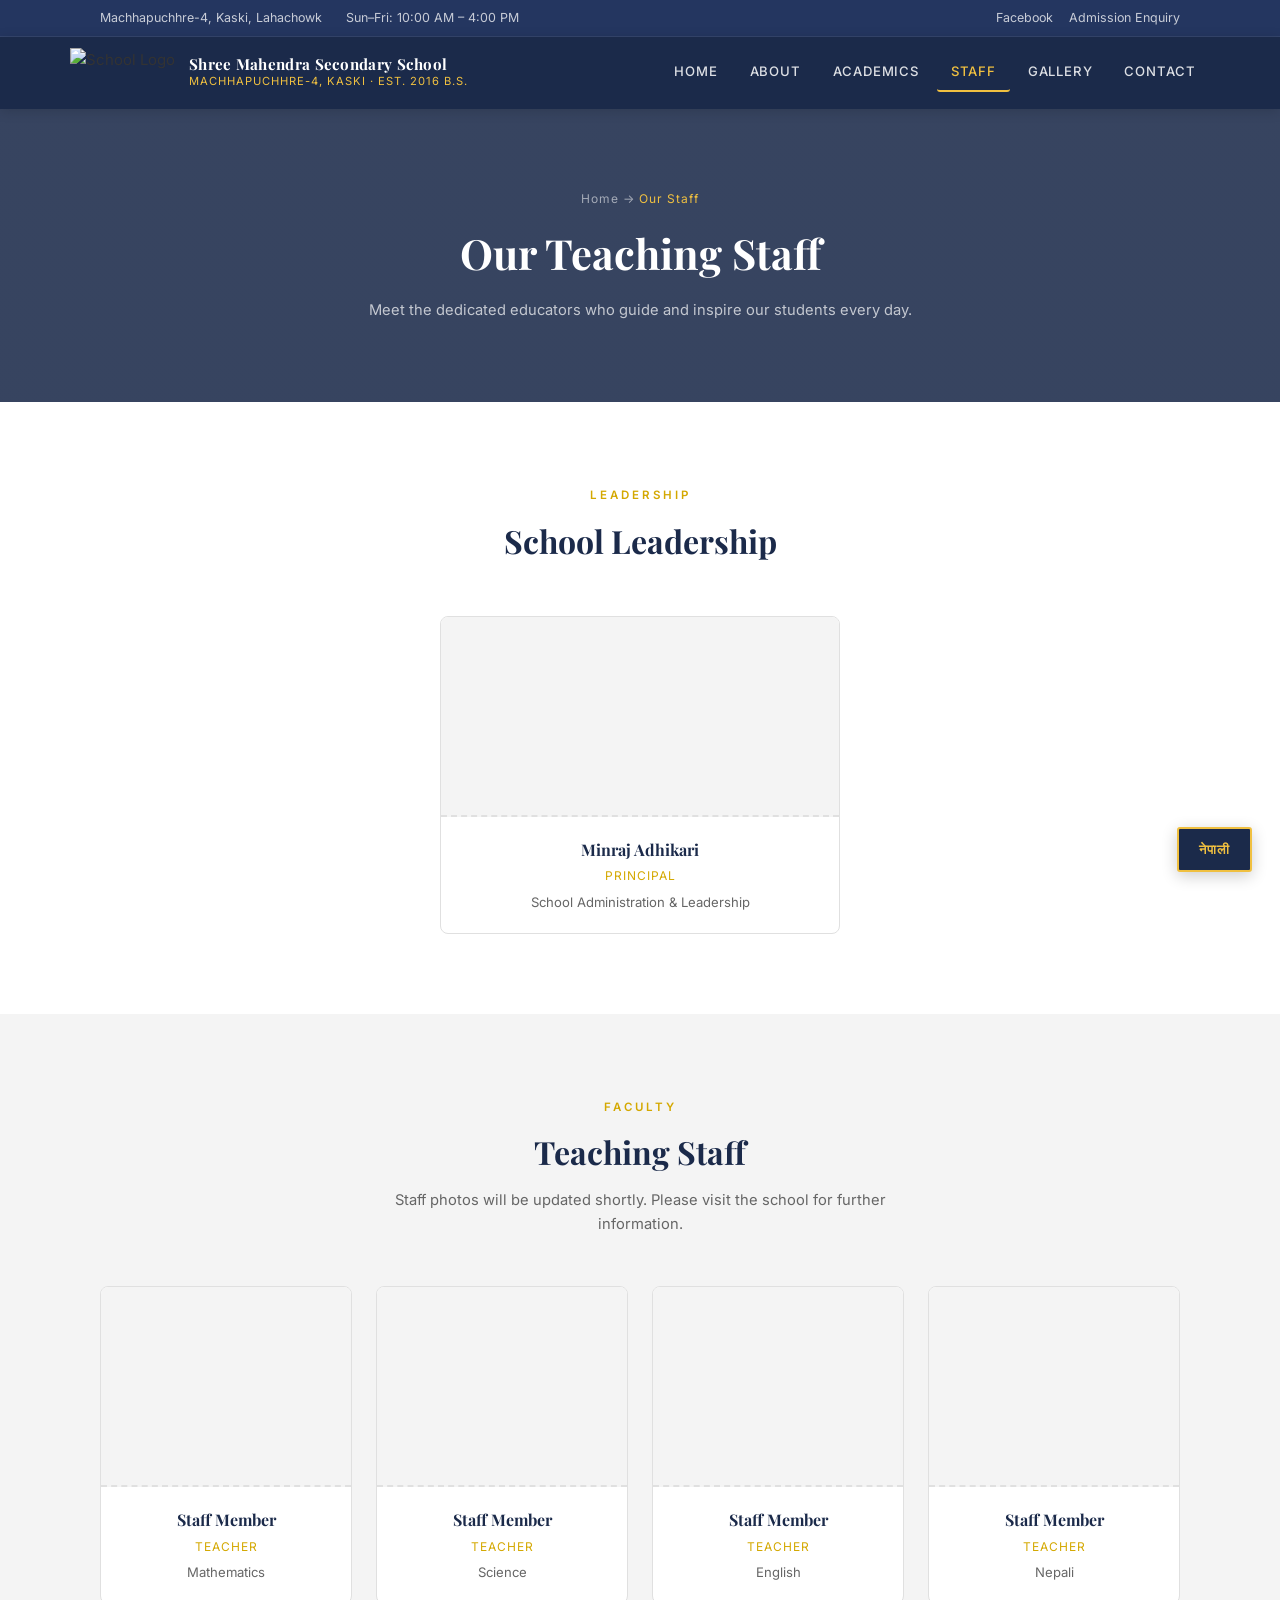
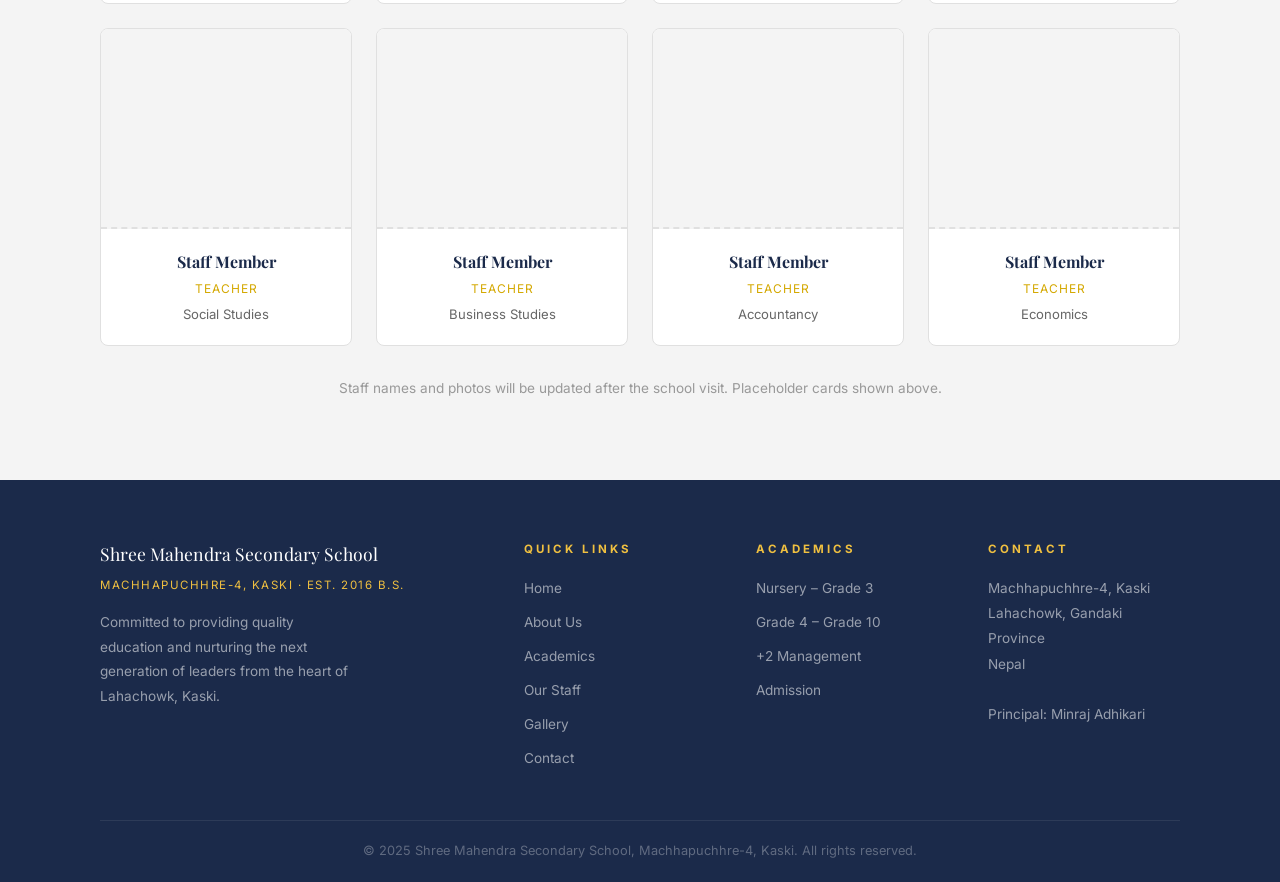
==== staff.html @ 13e13847 "Add files via upload" ====
<!DOCTYPE html>
<html lang="en">
<head>
  <meta charset="UTF-8"/>
  <meta name="viewport" content="width=device-width, initial-scale=1.0"/>
  <title>Our Staff — Shree Mahendra Secondary School</title>
  <link rel="preconnect" href="https://fonts.googleapis.com">
  <link href="https://fonts.googleapis.com/css2?family=Playfair+Display:ital,wght@0,400;0,700;1,400&family=Inter:wght@300;400;500;600&display=swap" rel="stylesheet">
  <link rel="stylesheet" href="style.css">
  <link rel="icon" type="image/jpg" href="Images/logo.jpg">
</head>
<body>

  <div class="top-bar">
    <div class="container">
      <div class="top-bar-inner">
        <div class="top-bar-left">
          <span> Machhapuchhre-4, Kaski, Lahachowk</span>
          <span> Sun–Fri: 10:00 AM – 4:00 PM</span>
        </div>
        <div class="top-bar-right">
          <a href="https://www.facebook.com/profile.php?id=100083550093311" target="_blank">Facebook</a>
          <a href="contact.html">Admission Enquiry</a>
        </div>
      </div>
    </div>
  </div>

  <nav>
    <div class="nav-inner">
      <a href="index.html" class="nav-brand">
        <img src="Images/logo.jpg" alt="School Logo">
        <div class="nav-brand-text">
          <span class="school-name">Shree Mahendra Secondary School</span>
          <span class="school-location">Machhapuchhre-4, Kaski · Est. 2016 B.S.</span>
        </div>
      </a>
      <ul class="nav-links">
        <li><a href="index.html">Home</a></li>
        <li><a href="about.html">About</a></li>
        <li><a href="academics.html">Academics</a></li>
        <li><a href="staff.html" class="active">Staff</a></li>
        <li><a href="gallery.html">Gallery</a></li>
        <li><a href="contact.html">Contact</a></li>
      </ul>
    </div>
  </nav>

  <div class="page-hero">
    <div class="page-hero-inner">
      <p class="breadcrumb">Home → <span>Our Staff</span></p>
      <h1>Our Teaching Staff</h1>
      <p>Meet the dedicated educators who guide and inspire our students every day.</p>
    </div>
  </div>

  <!-- PRINCIPAL -->
  <section class="section">
    <div class="container">
      <div class="section-header">
        <span class="section-label">Leadership</span>
        <h2>School Leadership</h2>
      </div>
      <div style="max-width:400px; margin:0 auto;">
        <div class="staff-card">
          <div class="staff-photo"></div>
          <div class="staff-info">
            <h4>Minraj Adhikari</h4>
            <p class="role">Principal</p>
            <p class="subject">School Administration & Leadership</p>
          </div>
        </div>
      </div>
    </div>
  </section>

  <!-- TEACHING STAFF -->
  <section class="section section-alt">
    <div class="container">
      <div class="section-header">
        <span class="section-label">Faculty</span>
        <h2>Teaching Staff</h2>
        <p>Staff photos will be updated shortly. Please visit the school for further information.</p>
      </div>
      <div class="staff-grid">
        <div class="staff-card">
          <div class="staff-photo"></div>
          <div class="staff-info">
            <h4>Staff Member</h4>
            <p class="role">Teacher</p>
            <p class="subject">Mathematics</p>
          </div>
        </div>
        <div class="staff-card">
          <div class="staff-photo"></div>
          <div class="staff-info">
            <h4>Staff Member</h4>
            <p class="role">Teacher</p>
            <p class="subject">Science</p>
          </div>
        </div>
        <div class="staff-card">
          <div class="staff-photo"></div>
          <div class="staff-info">
            <h4>Staff Member</h4>
            <p class="role">Teacher</p>
            <p class="subject">English</p>
          </div>
        </div>
        <div class="staff-card">
          <div class="staff-photo"></div>
          <div class="staff-info">
            <h4>Staff Member</h4>
            <p class="role">Teacher</p>
            <p class="subject">Nepali</p>
          </div>
        </div>
        <div class="staff-card">
          <div class="staff-photo"></div>
          <div class="staff-info">
            <h4>Staff Member</h4>
            <p class="role">Teacher</p>
            <p class="subject">Social Studies</p>
          </div>
        </div>
        <div class="staff-card">
          <div class="staff-photo"></div>
          <div class="staff-info">
            <h4>Staff Member</h4>
            <p class="role">Teacher</p>
            <p class="subject">Business Studies</p>
          </div>
        </div>
        <div class="staff-card">
          <div class="staff-photo"></div>
          <div class="staff-info">
            <h4>Staff Member</h4>
            <p class="role">Teacher</p>
            <p class="subject">Accountancy</p>
          </div>
        </div>
        <div class="staff-card">
          <div class="staff-photo"></div>
          <div class="staff-info">
            <h4>Staff Member</h4>
            <p class="role">Teacher</p>
            <p class="subject">Economics</p>
          </div>
        </div>
      </div>
      <p style="text-align:center; color:#999; font-size:0.85rem; margin-top:32px;">
        Staff names and photos will be updated after the school visit. Placeholder cards shown above.
      </p>
    </div>
  </section>

  <footer>
    <div class="footer-inner">
      <div class="footer-grid">
        <div class="footer-brand">
          <div class="footer-brand-name">Shree Mahendra Secondary School</div>
          <div class="footer-brand-loc">Machhapuchhre-4, Kaski · Est. 2016 B.S.</div>
          <p>Committed to providing quality education and nurturing the next generation of leaders from the heart of Lahachowk, Kaski.</p>
        </div>
        <div class="footer-col">
          <h4>Quick Links</h4>
          <ul>
            <li><a href="index.html">Home</a></li>
            <li><a href="about.html">About Us</a></li>
            <li><a href="academics.html">Academics</a></li>
            <li><a href="staff.html">Our Staff</a></li>
            <li><a href="gallery.html">Gallery</a></li>
            <li><a href="contact.html">Contact</a></li>
          </ul>
        </div>
        <div class="footer-col">
          <h4>Academics</h4>
          <ul>
            <li><a href="academics.html">Nursery – Grade 3</a></li>
            <li><a href="academics.html">Grade 4 – Grade 10</a></li>
            <li><a href="academics.html">+2 Management</a></li>
            <li><a href="contact.html">Admission</a></li>
          </ul>
        </div>
        <div class="footer-col">
          <h4>Contact</h4>
          <p>Machhapuchhre-4, Kaski<br>Lahachowk, Gandaki Province<br>Nepal<br><br>Principal: Minraj Adhikari</p>
        </div>
      </div>
      <div class="footer-bottom">
        <p>© 2025 Shree Mahendra Secondary School, Machhapuchhre-4, Kaski. All rights reserved.</p>
      </div>
    </div>
  </footer>

  <!-- Custom Translate Button -->
<div id="translate-btn" onclick="toggleTranslate()" title="Translate to Nepali">
  <span id="translate-label">नेपाली</span>
</div>

<div id="google_translate_element" style="display:none;"></div>

<script type="text/javascript">
  function googleTranslateElementInit() {
    new google.translate.TranslateElement({
      pageLanguage: 'en',
      includedLanguages: 'ne,en',
      autoDisplay: false
    }, 'google_translate_element');
  }

  function toggleTranslate() {
    var combo = document.querySelector('.goog-te-combo');
    if (combo) {
      if (combo.value === 'ne') {
        combo.value = 'en';
        document.getElementById('translate-label').innerText = 'नेपाली';
      } else {
        combo.value = 'ne';
        document.getElementById('translate-label').innerText = 'English';
      }
      combo.dispatchEvent(new Event('change'));
    }
  }
</script>
<script src="//translate.google.com/translate_a/element.js?cb=googleTranslateElementInit"></script>

</body>
</html>
---- style.css ----
/* ── RESET & BASE ── */
* { margin: 0; padding: 0; box-sizing: border-box; }

:root {
  --navy: #1B2A4A;
  --navy-light: #243660;
  --yellow: #F0C040;
  --yellow-dark: #d4a800;
  --grey: #F4F4F4;
  --white: #ffffff;
  --text: #333333;
  --text-light: #666666;
  --border: #e0e0e0;
}

body {
  font-family: 'Inter', sans-serif;
  background-color: var(--white);
  color: var(--text);
  font-size: 15px;
  line-height: 1.6;
}

a { text-decoration: none; color: inherit; }
img { max-width: 100%; display: block; }
.container { max-width: 1140px; margin: 0 auto; padding: 0 30px; }

/* ── TOP BAR ── */
.top-bar {
  background-color: var(--navy-light);
  padding: 8px 0;
  border-bottom: 1px solid rgba(255,255,255,0.08);
}

.top-bar-inner {
  display: flex;
  justify-content: space-between;
  align-items: center;
  font-size: 0.78rem;
  color: rgba(255,255,255,0.75);
}

.top-bar-left { display: flex; gap: 24px; align-items: center; }
.top-bar-left span { display: flex; align-items: center; gap: 6px; }
.top-bar-right { display: flex; gap: 16px; align-items: center; }
.top-bar-right a {
  color: rgba(255,255,255,0.75);
  font-size: 0.78rem;
  transition: color 0.2s;
}
.top-bar-right a:hover { color: var(--yellow); }

/* ── NAVBAR ── */
nav {
  background-color: var(--navy);
  padding: 0 30px;
  position: sticky;
  top: 0;
  z-index: 1000;
  box-shadow: 0 2px 12px rgba(0,0,0,0.15);
}

.nav-inner {
  max-width: 1140px;
  margin: 0 auto;
  display: flex;
  justify-content: space-between;
  align-items: center;
  height: 72px;
}

.nav-brand {
  display: flex;
  align-items: center;
  gap: 14px;
}

.nav-brand img {
  height: 50px;
  width: auto;
}

.nav-brand-text { display: flex; flex-direction: column; }
.nav-brand-text .school-name {
  font-family: 'Playfair Display', serif;
  font-size: 0.95rem;
  font-weight: 700;
  color: var(--white);
  line-height: 1.2;
  letter-spacing: 0.3px;
}
.nav-brand-text .school-location {
  font-size: 0.7rem;
  color: var(--yellow);
  letter-spacing: 1px;
  text-transform: uppercase;
}

.nav-links {
  list-style: none;
  display: flex;
  gap: 4px;
}

.nav-links a {
  display: block;
  padding: 8px 14px;
  color: rgba(255,255,255,0.85);
  font-size: 0.82rem;
  letter-spacing: 0.8px;
  text-transform: uppercase;
  font-weight: 500;
  border-radius: 3px;
  transition: all 0.2s;
  border-bottom: 2px solid transparent;
}

.nav-links a:hover,
.nav-links a.active {
  color: var(--yellow);
  border-bottom-color: var(--yellow);
}

/* ── HERO ── */
.hero {
  position: relative;
  min-height: 88vh;
  display: flex;
  align-items: center;
  background: linear-gradient(135deg, rgba(27,42,74,0.92) 0%, rgba(27,42,74,0.75) 100%),
              url('Images/school.jpg') center/cover no-repeat;
  overflow: hidden;
}

.hero::after {
  content: '';
  position: absolute;
  bottom: 0; left: 0; right: 0;
  height: 80px;
  background: linear-gradient(to top, var(--white), transparent);
}

.hero-inner {
  position: relative;
  z-index: 1;
  max-width: 1140px;
  margin: 0 auto;
  padding: 80px 30px;
  display: grid;
  grid-template-columns: 1fr 1fr;
  gap: 60px;
  align-items: center;
}

.hero-left {}

.hero-badge {
  display: inline-flex;
  align-items: center;
  gap: 8px;
  background: rgba(240,192,64,0.15);
  border: 1px solid rgba(240,192,64,0.4);
  color: var(--yellow);
  padding: 6px 16px;
  border-radius: 20px;
  font-size: 0.75rem;
  letter-spacing: 2px;
  text-transform: uppercase;
  margin-bottom: 20px;
}

.hero h1 {
  font-family: 'Playfair Display', serif;
  font-size: 3rem;
  color: var(--white);
  line-height: 1.2;
  margin-bottom: 16px;
}

.hero h1 span { color: var(--yellow); }

.hero-desc {
  color: rgba(255,255,255,0.78);
  font-size: 0.95rem;
  line-height: 1.85;
  margin-bottom: 32px;
  max-width: 480px;
}

.hero-buttons { display: flex; gap: 14px; flex-wrap: wrap; }

.btn-primary {
  display: inline-block;
  padding: 13px 30px;
  background-color: var(--yellow);
  color: var(--navy);
  font-size: 0.82rem;
  font-weight: 700;
  letter-spacing: 1px;
  text-transform: uppercase;
  border-radius: 3px;
  transition: background 0.25s;
}
.btn-primary:hover { background-color: var(--yellow-dark); }

.btn-outline {
  display: inline-block;
  padding: 13px 30px;
  border: 2px solid rgba(255,255,255,0.6);
  color: var(--white);
  font-size: 0.82rem;
  font-weight: 600;
  letter-spacing: 1px;
  text-transform: uppercase;
  border-radius: 3px;
  transition: all 0.25s;
}
.btn-outline:hover { background-color: var(--white); color: var(--navy); }

.hero-right {
  display: grid;
  grid-template-columns: 1fr 1fr;
  gap: 16px;
}

.hero-card {
  background: rgba(255,255,255,0.08);
  border: 1px solid rgba(255,255,255,0.12);
  border-radius: 8px;
  padding: 24px 20px;
  text-align: center;
  backdrop-filter: blur(4px);
  transition: background 0.3s;
}

.hero-card:hover { background: rgba(255,255,255,0.13); }

.hero-card h3 {
  font-family: 'Playfair Display', serif;
  font-size: 2.2rem;
  color: var(--yellow);
  font-weight: 700;
}

.hero-card p {
  font-size: 0.75rem;
  color: rgba(255,255,255,0.7);
  letter-spacing: 1.5px;
  text-transform: uppercase;
  margin-top: 4px;
}

/* ── SECTION BASE ── */
.section { padding: 80px 0; }
.section-alt { background-color: var(--grey); }

.section-header { text-align: center; margin-bottom: 50px; }
.section-label {
  display: inline-block;
  font-size: 0.72rem;
  letter-spacing: 3px;
  text-transform: uppercase;
  color: var(--yellow-dark);
  font-weight: 600;
  margin-bottom: 10px;
}
.section-header h2 {
  font-family: 'Playfair Display', serif;
  font-size: 2rem;
  color: var(--navy);
  margin-bottom: 12px;
}
.section-header p {
  color: var(--text-light);
  font-size: 0.92rem;
  max-width: 520px;
  margin: 0 auto;
}

/* ── WHY US ── */
.why-grid {
  display: grid;
  grid-template-columns: repeat(4, 1fr);
  gap: 24px;
}

.why-card {
  background: var(--white);
  border: 1px solid var(--border);
  border-radius: 8px;
  padding: 32px 24px;
  text-align: center;
  transition: all 0.3s;
  border-top: 3px solid transparent;
}

.why-card:hover {
  border-top-color: var(--yellow);
  box-shadow: 0 8px 24px rgba(0,0,0,0.08);
  transform: translateY(-4px);
}

.why-icon {
  width: 56px;
  height: 56px;
  background: rgba(27,42,74,0.08);
  border-radius: 50%;
  display: flex;
  align-items: center;
  justify-content: center;
  margin: 0 auto 16px;
  font-size: 1.5rem;
}

.why-card h4 {
  font-family: 'Playfair Display', serif;
  font-size: 1rem;
  color: var(--navy);
  margin-bottom: 10px;
}

.why-card p {
  font-size: 0.85rem;
  color: var(--text-light);
  line-height: 1.7;
}

/* ── PRINCIPAL MESSAGE ── */
.principal-grid {
  display: grid;
  grid-template-columns: 1fr 2fr;
  gap: 60px;
  align-items: start;
}

.principal-photo {
  text-align: center;
}

.principal-photo img {
  width: 250px;
  height: 250px;
  object-fit: cover;
  border-radius: 50%;
  margin: 0 auto 16px;
  border: 4px solid var(--yellow);
  display: block;
}

.principal-photo-placeholder {
  width: 200px;
  height: 200px;
  background: var(--grey);
  border-radius: 50%;
  margin: 0 auto 16px;
  border: 4px solid var(--yellow);
  display: flex;
  align-items: center;
  justify-content: center;
  font-size: 3rem;
  color: var(--text-light);
}


.principal-photo h4 {
  font-family: 'Playfair Display', serif;
  font-size: 1.1rem;
  color: var(--navy);
}

.principal-photo p {
  font-size: 0.8rem;
  color: var(--text-light);
  letter-spacing: 1px;
  text-transform: uppercase;
}

.principal-message blockquote {
  font-family: 'Playfair Display', serif;
  font-size: 1.3rem;
  color: var(--navy);
  line-height: 1.6;
  font-style: italic;
  margin-bottom: 24px;
  padding-left: 20px;
  border-left: 3px solid var(--yellow);
}

.principal-message p {
  color: var(--text-light);
  font-size: 0.92rem;
  line-height: 1.85;
  margin-bottom: 14px;
}

/* ── NOTICES ── */
.notices-layout {
  display: grid;
  grid-template-columns: 2fr 1fr;
  gap: 40px;
  align-items: start;
}

.notices-list { display: flex; flex-direction: column; gap: 16px; }

.notice-item {
  background: var(--white);
  border: 1px solid var(--border);
  border-left: 4px solid var(--yellow);
  border-radius: 4px;
  padding: 20px 24px;
  display: flex;
  gap: 20px;
  align-items: flex-start;
  transition: box-shadow 0.2s;
}

.notice-item:hover { box-shadow: 0 4px 16px rgba(0,0,0,0.07); }

.notice-date-box {
  background: var(--navy);
  color: var(--white);
  border-radius: 4px;
  padding: 8px 12px;
  text-align: center;
  min-width: 56px;
  flex-shrink: 0;
}

.notice-date-box .day {
  font-size: 1.4rem;
  font-weight: 700;
  font-family: 'Playfair Display', serif;
  line-height: 1;
}

.notice-date-box .month {
  font-size: 0.65rem;
  text-transform: uppercase;
  letter-spacing: 1px;
  color: var(--yellow);
  margin-top: 2px;
}

.notice-content h4 {
  font-size: 0.95rem;
  font-weight: 600;
  color: var(--navy);
  margin-bottom: 6px;
}

.notice-content p {
  font-size: 0.85rem;
  color: var(--text-light);
  line-height: 1.6;
}

.admission-box {
  background: var(--navy);
  border-radius: 8px;
  padding: 36px 28px;
  text-align: center;
  color: var(--white);
}

.admission-box h3 {
  font-family: 'Playfair Display', serif;
  font-size: 1.4rem;
  margin-bottom: 12px;
}

.admission-box p {
  font-size: 0.85rem;
  color: rgba(255,255,255,0.72);
  line-height: 1.7;
  margin-bottom: 24px;
}

.admission-box .btn-primary { width: 100%; text-align: center; margin-bottom: 12px; display: block; }

.admission-box .btn-outline {
  width: 100%;
  text-align: center;
  display: block;
  border-color: rgba(255,255,255,0.4);
}

/* ── ACADEMICS PREVIEW ── */
.academics-grid {
  display: grid;
  grid-template-columns: repeat(3, 1fr);
  gap: 24px;
}

.academic-card {
  background: var(--white);
  border: 1px solid var(--border);
  border-radius: 8px;
  overflow: hidden;
  transition: all 0.3s;
}

.academic-card:hover {
  transform: translateY(-4px);
  box-shadow: 0 12px 28px rgba(0,0,0,0.1);
}

.academic-card-top {
  background: var(--navy);
  padding: 28px 24px;
  text-align: center;
}

.academic-card-top .grade-label {
  font-size: 0.7rem;
  letter-spacing: 2px;
  text-transform: uppercase;
  color: var(--yellow);
  margin-bottom: 8px;
}

.academic-card-top h3 {
  font-family: 'Playfair Display', serif;
  font-size: 1.3rem;
  color: var(--white);
}

.academic-card-body { padding: 24px; }

.academic-card-body p {
  font-size: 0.88rem;
  color: var(--text-light);
  line-height: 1.7;
  margin-bottom: 16px;
}

.academic-card-body ul {
  list-style: none;
  display: flex;
  flex-direction: column;
  gap: 8px;
}

.academic-card-body ul li {
  font-size: 0.83rem;
  color: var(--text);
  display: flex;
  align-items: center;
  gap: 8px;
}

.academic-card-body ul li::before {
  content: '✓';
  color: var(--yellow-dark);
  font-weight: 700;
  font-size: 0.8rem;
}

/* ── GALLERY PREVIEW ── */
.gallery-grid {
  display: grid;
  grid-template-columns: repeat(4, 1fr);
  gap: 12px;
}

.gallery-item {
  aspect-ratio: 1;
  background: var(--grey);
  border-radius: 6px;
  overflow: hidden;
  position: relative;
}

.gallery-item img {
  width: 100%;
  height: 100%;
  object-fit: cover;
  transition: transform 0.4s;
}

.gallery-item:hover img { transform: scale(1.08); }

.gallery-placeholder {
  width: 100%;
  height: 100%;
  background: linear-gradient(135deg, var(--navy) 0%, var(--navy-light) 100%);
  display: flex;
  flex-direction: column;
  align-items: center;
  justify-content: center;
  color: rgba(255,255,255,0.4);
  font-size: 0.75rem;
  letter-spacing: 1px;
  text-transform: uppercase;
  gap: 8px;
}

.gallery-placeholder span { font-size: 1.8rem; opacity: 0.4; }

/* ── FOOTER ── */
footer {
  background-color: var(--navy);
  padding: 60px 0 0;
}

.footer-inner {
  max-width: 1140px;
  margin: 0 auto;
  padding: 0 30px;
}

.footer-grid {
  display: grid;
  grid-template-columns: 2fr 1fr 1fr 1fr;
  gap: 40px;
  padding-bottom: 50px;
  border-bottom: 1px solid rgba(255,255,255,0.08);
}

.footer-brand-name {
  font-family: 'Playfair Display', serif;
  font-size: 1.1rem;
  color: var(--white);
  margin-bottom: 8px;
}

.footer-brand-loc {
  font-size: 0.72rem;
  color: var(--yellow);
  letter-spacing: 1.5px;
  text-transform: uppercase;
  margin-bottom: 16px;
}

.footer-brand p {
  color: rgba(255,255,255,0.55);
  font-size: 0.85rem;
  line-height: 1.8;
  max-width: 260px;
}

.footer-col h4 {
  color: var(--yellow);
  font-size: 0.72rem;
  letter-spacing: 3px;
  text-transform: uppercase;
  margin-bottom: 18px;
}

.footer-col ul { list-style: none; display: flex; flex-direction: column; gap: 10px; }

.footer-col ul li a {
  color: rgba(255,255,255,0.55);
  font-size: 0.85rem;
  transition: color 0.2s;
}

.footer-col ul li a:hover { color: var(--yellow); }

.footer-col p {
  color: rgba(255,255,255,0.55);
  font-size: 0.85rem;
  line-height: 1.85;
}

.footer-bottom {
  padding: 20px 0;
  text-align: center;
}

.footer-bottom p {
  color: rgba(255,255,255,0.3);
  font-size: 0.8rem;
}

/* ── PAGE HERO (inner pages) ── */
.page-hero {
  background: linear-gradient(rgba(27,42,74,0.88), rgba(27,42,74,0.88)),
              url('Images/school.jpg') center/cover no-repeat;
  padding: 80px 30px;
  text-align: center;
}

.page-hero-inner { max-width: 700px; margin: 0 auto; }

.page-hero .breadcrumb {
  font-size: 0.75rem;
  color: rgba(255,255,255,0.55);
  letter-spacing: 1px;
  margin-bottom: 12px;
}

.page-hero .breadcrumb span { color: var(--yellow); }

.page-hero h1 {
  font-family: 'Playfair Display', serif;
  font-size: 2.6rem;
  color: var(--white);
  margin-bottom: 12px;
}

.page-hero p {
  color: rgba(255,255,255,0.7);
  font-size: 0.92rem;
}

/* ── ABOUT PAGE ── */
.about-grid {
  display: grid;
  grid-template-columns: 1fr 1fr;
  gap: 60px;
  align-items: center;
}

.about-image img {
  width: 100%;
  border-radius: 8px;
  box-shadow: 0 12px 40px rgba(0,0,0,0.12);
}

.about-text h2 {
  font-family: 'Playfair Display', serif;
  font-size: 1.9rem;
  color: var(--navy);
  margin-bottom: 16px;
  line-height: 1.3;
}

.about-text p {
  color: var(--text-light);
  font-size: 0.92rem;
  line-height: 1.85;
  margin-bottom: 14px;
}

.vm-grid {
  display: grid;
  grid-template-columns: 1fr 1fr;
  gap: 24px;
  margin-top: 14px;
}

.vm-card {
  background: var(--grey);
  border-radius: 8px;
  padding: 28px 24px;
  border-top: 3px solid var(--yellow);
}

.vm-card h4 {
  font-family: 'Playfair Display', serif;
  font-size: 1rem;
  color: var(--navy);
  margin-bottom: 10px;
}

.vm-card p {
  font-size: 0.85rem;
  color: var(--text-light);
  line-height: 1.7;
}

/* ── STAFF PAGE ── */
.staff-grid {
  display: grid;
  grid-template-columns: repeat(4, 1fr);
  gap: 24px;
}

.staff-card {
  background: var(--white);
  border: 1px solid var(--border);
  border-radius: 8px;
  overflow: hidden;
  text-align: center;
  transition: all 0.3s;
}

.staff-card:hover {
  box-shadow: 0 8px 24px rgba(0,0,0,0.1);
  transform: translateY(-4px);
}

.staff-photo {
  width: 100%;
  height: 200px;
  background: var(--grey);
  display: flex;
  align-items: center;
  justify-content: center;
  font-size: 3rem;
  color: var(--text-light);
}

.staff-photo img {
  width: 100%;
  height: 100%;
  object-fit: cover;
}

.staff-info { padding: 20px 16px; }

.staff-info h4 {
  font-family: 'Playfair Display', serif;
  font-size: 1rem;
  color: var(--navy);
  margin-bottom: 4px;
}

.staff-info .role {
  font-size: 0.75rem;
  color: var(--yellow-dark);
  letter-spacing: 1px;
  text-transform: uppercase;
}

.staff-info .subject {
  font-size: 0.82rem;
  color: var(--text-light);
  margin-top: 6px;
}

/* ── CONTACT PAGE ── */
.contact-layout {
  display: grid;
  grid-template-columns: 1fr 1fr;
  gap: 60px;
  align-items: start;
}

.contact-info h3 {
  font-family: 'Playfair Display', serif;
  font-size: 1.5rem;
  color: var(--navy);
  margin-bottom: 24px;
}

.contact-detail {
  display: flex;
  gap: 16px;
  align-items: flex-start;
  margin-bottom: 24px;
}

.contact-icon-box {
  width: 44px;
  height: 44px;
  background: var(--grey);
  border-radius: 6px;
  display: flex;
  align-items: center;
  justify-content: center;
  font-size: 1.1rem;
  flex-shrink: 0;
}

.contact-detail h5 {
  font-size: 0.78rem;
  letter-spacing: 1.5px;
  text-transform: uppercase;
  color: var(--yellow-dark);
  margin-bottom: 4px;
}

.contact-detail p {
  font-size: 0.88rem;
  color: var(--text-light);
  line-height: 1.7;
}

.contact-form-box {
  background: var(--grey);
  border-radius: 8px;
  padding: 36px;
}

.contact-form-box h3 {
  font-family: 'Playfair Display', serif;
  font-size: 1.4rem;
  color: var(--navy);
  margin-bottom: 24px;
}

.form-group { margin-bottom: 18px; }

.form-group label {
  display: block;
  font-size: 0.8rem;
  letter-spacing: 1px;
  text-transform: uppercase;
  color: var(--navy);
  margin-bottom: 6px;
  font-weight: 600;
}

.form-group input,
.form-group textarea,
.form-group select {
  width: 100%;
  padding: 11px 14px;
  border: 1px solid var(--border);
  border-radius: 4px;
  font-size: 0.88rem;
  font-family: 'Inter', sans-serif;
  background: var(--white);
  color: var(--text);
  transition: border 0.2s;
  outline: none;
}

.form-group input:focus,
.form-group textarea:focus,
.form-group select:focus {
  border-color: var(--navy);
}

.form-group textarea { resize: vertical; min-height: 110px; }

/* ── GALLERY PAGE ── */
.gallery-full {
  display: grid;
  grid-template-columns: repeat(3, 1fr);
  gap: 16px;
}

.gallery-full-item {
  aspect-ratio: 4/3;
  background: var(--grey);
  border-radius: 6px;
  overflow: hidden;
}

.gallery-full-item img {
  width: 100%;
  height: 100%;
  object-fit: cover;
  transition: transform 0.4s;
}

.gallery-full-item:hover img { transform: scale(1.06); }

/* ── ICON PLACEHOLDERS (for custom images) ── */
.why-icon {
  background-color: var(--grey);
  border: 2px dashed var(--border);
}

.contact-icon-box {
  background-color: var(--grey);
  border: 2px dashed var(--border);
}

.principal-photo-placeholder {
  background-color: var(--grey);
  border: 4px solid var(--yellow);
  color: var(--text-light);
  font-size: 0.75rem;
  letter-spacing: 1px;
  text-transform: uppercase;
  text-align: center;
  padding: 20px;
}

.staff-photo {
  background-color: var(--grey);
  border-bottom: 2px dashed var(--border);
  color: var(--text-light);
  font-size: 0.75rem;
  letter-spacing: 1px;
  text-transform: uppercase;
}

/* ── TRANSLATE BUTTON ── */
#translate-btn {
  position: fixed;
  bottom: 28px;
  right: 28px;
  z-index: 9999;
  background-color: var(--navy);
  color: var(--yellow);
  border: 2px solid var(--yellow);
  padding: 10px 20px;
  border-radius: 3px;
  font-size: 0.82rem;
  font-weight: 600;
  letter-spacing: 1px;
  cursor: pointer;
  font-family: 'Inter', sans-serif;
  box-shadow: 0 4px 16px rgba(0,0,0,0.2);
  transition: all 0.25s;
}

#translate-btn:hover {
  background-color: var(--yellow);
  color: var(--navy);
}

.goog-te-banner-frame,
.goog-te-balloon-frame,
#goog-gt-tt,
.goog-tooltip,
.goog-tooltip:hover {
  display: none !important;
}

body { top: 0 !important; }
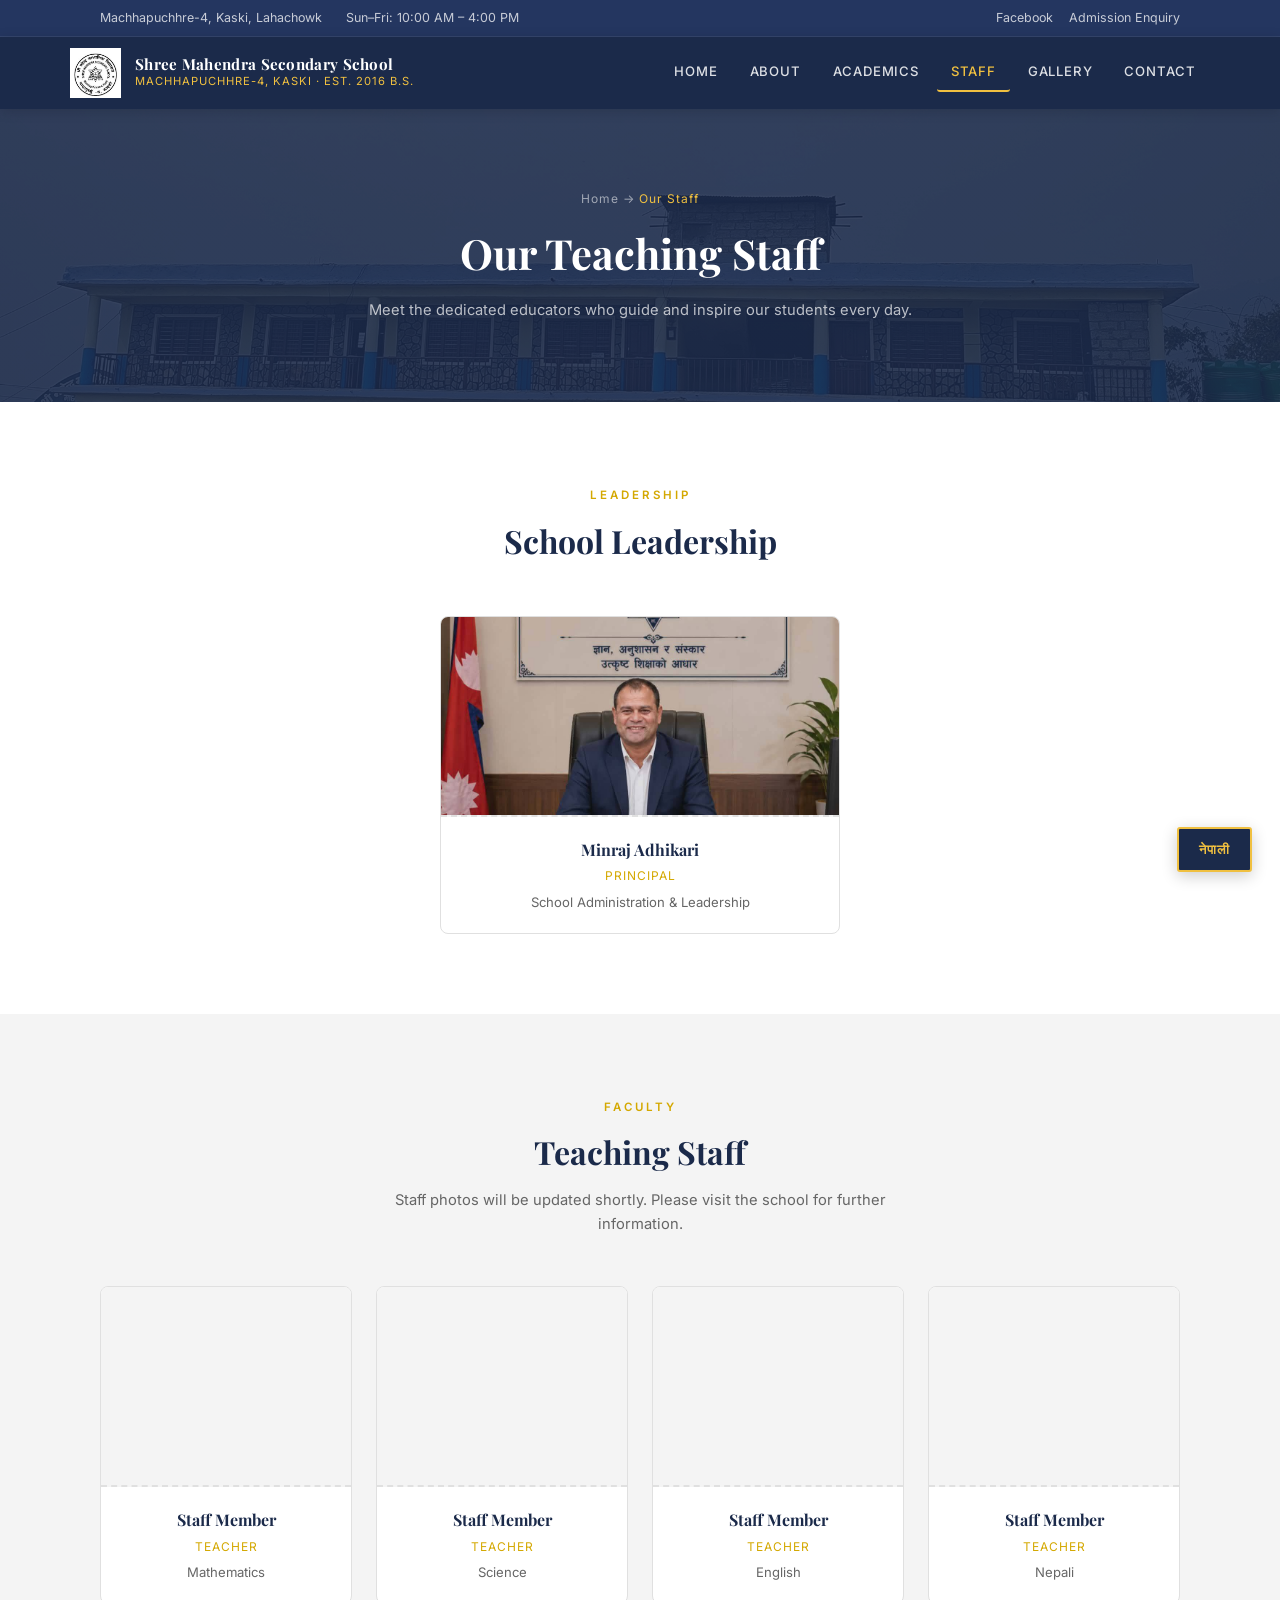
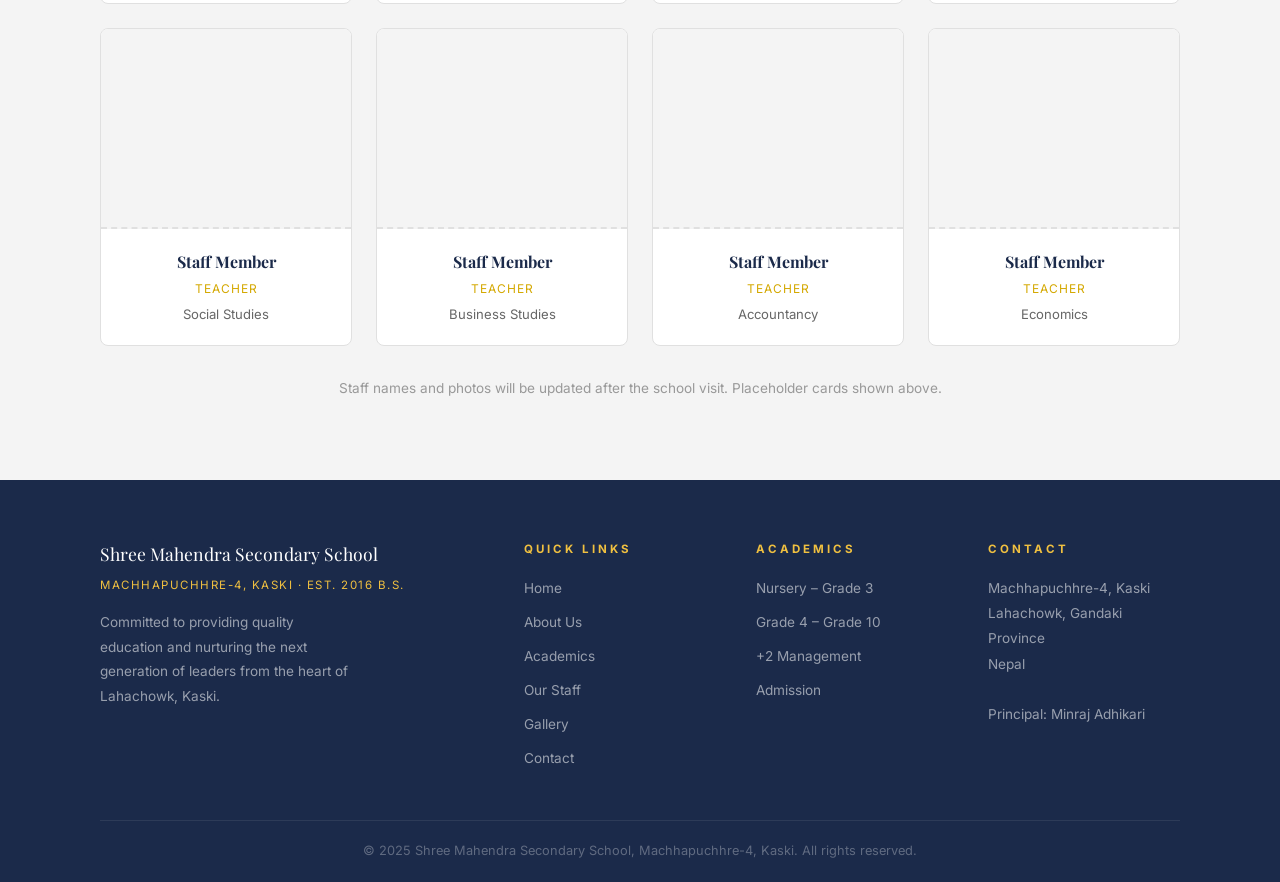
==== commit 66d52604: "Add principal photo to staff card in staff.html" ====
--- a/staff.html
+++ b/staff.html
@@ -62,9 +62,11 @@
         <h2>School Leadership</h2>
       </div>
       <div style="max-width:400px; margin:0 auto;">
-        <div class="staff-card">
-          <div class="staff-photo"></div>
-          <div class="staff-info">
+       <div class="staff-card">
+  <div class="staff-photo">
+    <img src="Images/principal.jpg" alt="Principal Minraj Adhikari">
+  </div>
+  <div class="staff-info">
             <h4>Minraj Adhikari</h4>
             <p class="role">Principal</p>
             <p class="subject">School Administration & Leadership</p>
--- a/style.css
+++ b/style.css
@@ -1003,4 +1003,167 @@
   display: none !important;
 }
 
-body { top: 0 !important; }+body { top: 0 !important; }
+
+/* ── RESPONSIVE / MOBILE ── */
+@media (max-width: 768px) {
+
+  /* TOP BAR */
+  .top-bar-inner {
+    flex-direction: column;
+    gap: 6px;
+    text-align: center;
+  }
+
+  /* NAVBAR */
+  nav { padding: 0 20px; }
+
+  .nav-inner {
+    flex-direction: column;
+    height: auto;
+    padding: 16px 0;
+    gap: 14px;
+  }
+
+  .nav-brand-text .school-name { font-size: 0.82rem; }
+
+  .nav-links {
+    flex-wrap: wrap;
+    justify-content: center;
+    gap: 4px;
+  }
+
+  .nav-links a {
+    font-size: 0.75rem;
+    padding: 6px 10px;
+  }
+
+  /* HERO */
+  .hero-inner {
+    grid-template-columns: 1fr;
+    padding: 60px 20px;
+    gap: 40px;
+  }
+
+  .hero h1 { font-size: 2.2rem; }
+
+  .hero-right {
+    grid-template-columns: 1fr 1fr;
+    gap: 12px;
+  }
+
+  .hero-card h3 { font-size: 1.6rem; }
+
+  .hero-buttons {
+    flex-direction: column;
+    align-items: flex-start;
+  }
+
+  /* SECTIONS */
+  .section { padding: 60px 0; }
+  .container { padding: 0 20px; }
+
+  /* WHY GRID */
+  .why-grid {
+    grid-template-columns: 1fr 1fr;
+    gap: 16px;
+  }
+
+  /* PRINCIPAL */
+  .principal-grid {
+    grid-template-columns: 1fr;
+    gap: 32px;
+  }
+
+  .principal-photo img,
+  .principal-photo-placeholder {
+    width: 150px;
+    height: 150px;
+  }
+
+  /* NOTICES */
+  .notices-layout {
+    grid-template-columns: 1fr;
+    gap: 30px;
+  }
+
+  .admission-box { padding: 28px 20px; }
+
+  /* ACADEMICS */
+  .academics-grid {
+    grid-template-columns: 1fr;
+    gap: 20px;
+  }
+
+  /* GALLERY */
+  .gallery-grid {
+    grid-template-columns: 1fr 1fr;
+    gap: 10px;
+  }
+
+  .gallery-full {
+    grid-template-columns: 1fr 1fr;
+    gap: 10px;
+  }
+
+  /* ABOUT */
+  .about-grid {
+    grid-template-columns: 1fr;
+    gap: 32px;
+  }
+
+  .vm-grid {
+    grid-template-columns: 1fr;
+    gap: 16px;
+  }
+
+  /* STAFF */
+  .staff-grid {
+    grid-template-columns: 1fr 1fr;
+    gap: 16px;
+  }
+
+  /* CONTACT */
+  .contact-layout {
+    grid-template-columns: 1fr;
+    gap: 32px;
+  }
+
+  .contact-form-box { padding: 24px 20px; }
+
+  /* FOOTER */
+  .footer-grid {
+    grid-template-columns: 1fr 1fr;
+    gap: 28px;
+  }
+
+  /* PAGE HERO */
+  .page-hero { padding: 60px 20px; }
+  .page-hero h1 { font-size: 2rem; }
+
+  /* SECTION HEADER */
+  .section-header h2 { font-size: 1.7rem; }
+}
+
+/* ── VERY SMALL SCREENS ── */
+@media (max-width: 480px) {
+
+  .hero h1 { font-size: 1.8rem; }
+  .hero-right { grid-template-columns: 1fr 1fr; }
+
+  .why-grid { grid-template-columns: 1fr; }
+
+  .staff-grid { grid-template-columns: 1fr; }
+
+  .gallery-grid { grid-template-columns: 1fr 1fr; }
+  .gallery-full { grid-template-columns: 1fr; }
+
+  .footer-grid { grid-template-columns: 1fr; }
+
+  .nav-links { gap: 2px; }
+  .nav-links a { font-size: 0.7rem; padding: 5px 8px; }
+
+  .btn-primary, .btn-outline { padding: 11px 22px; font-size: 0.78rem; }
+
+  #translate-btn { bottom: 16px; right: 16px; padding: 8px 14px; font-size: 0.75rem; }
+}
